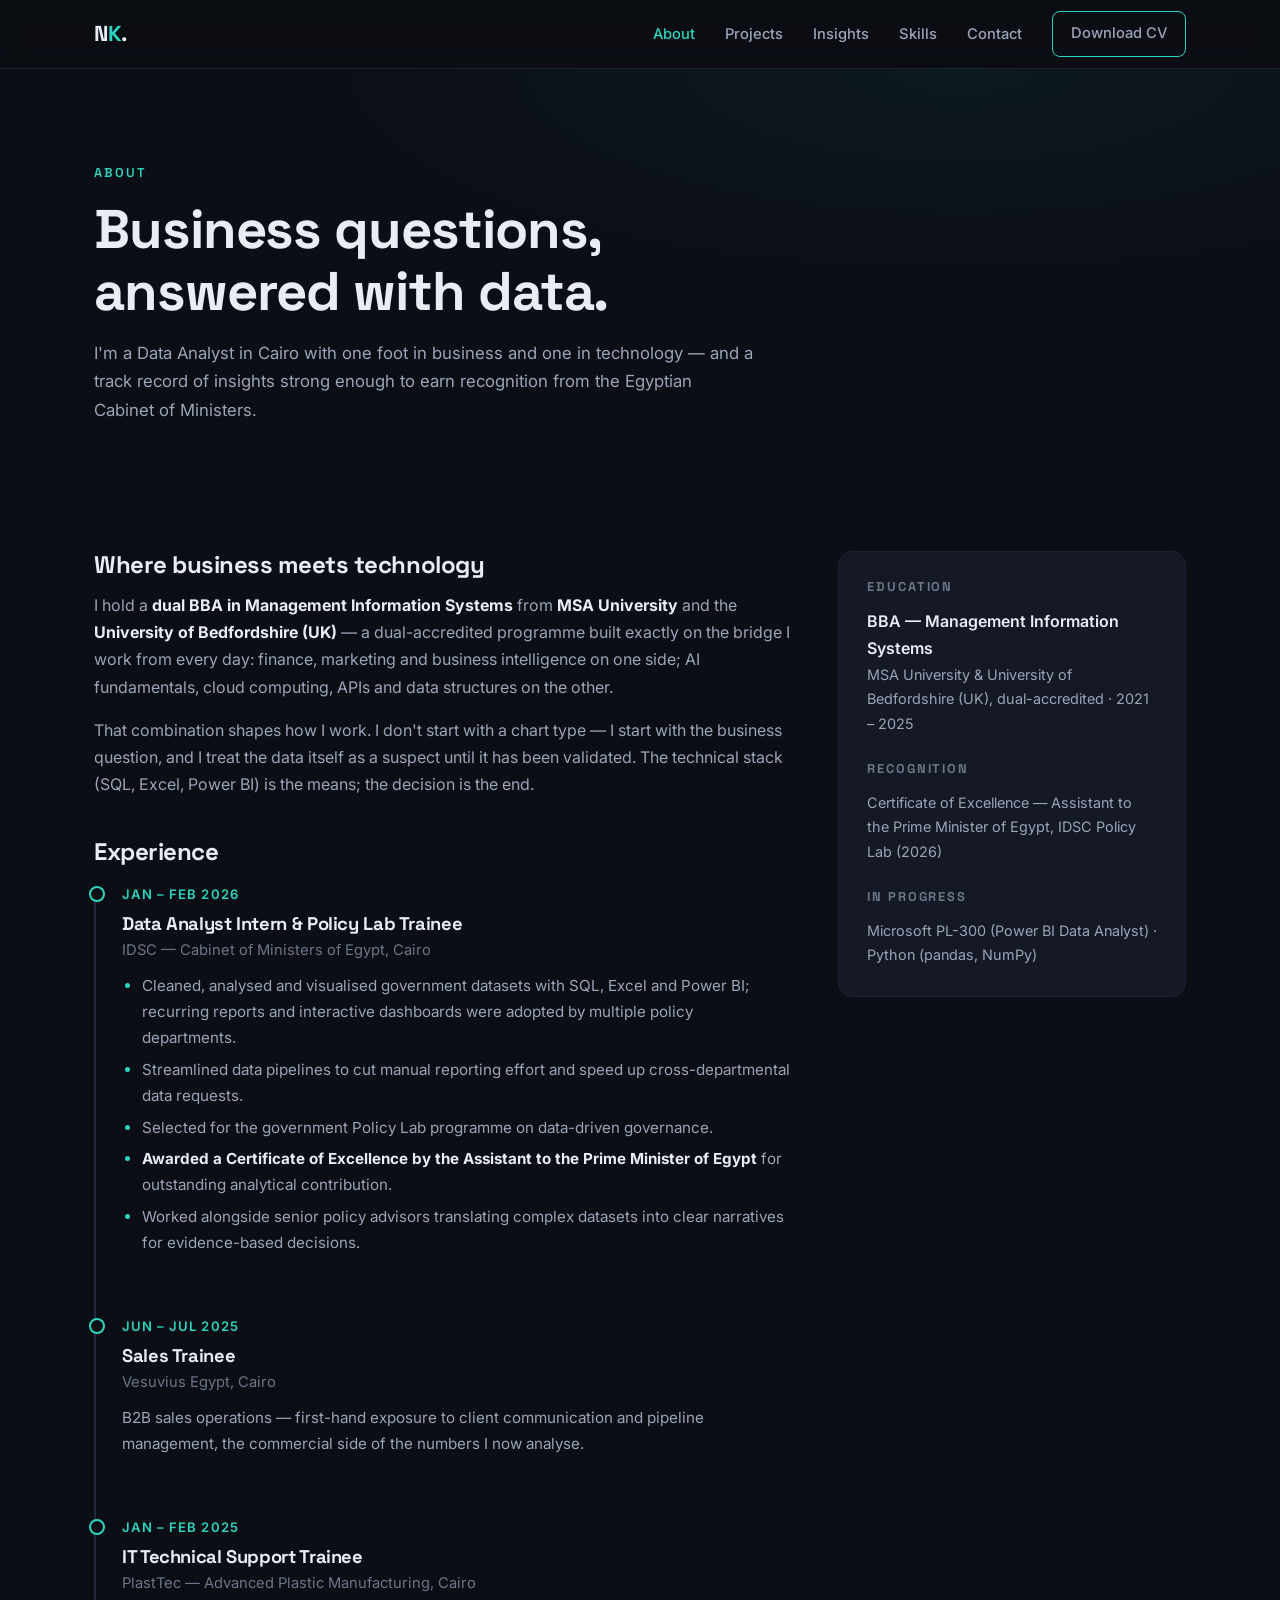
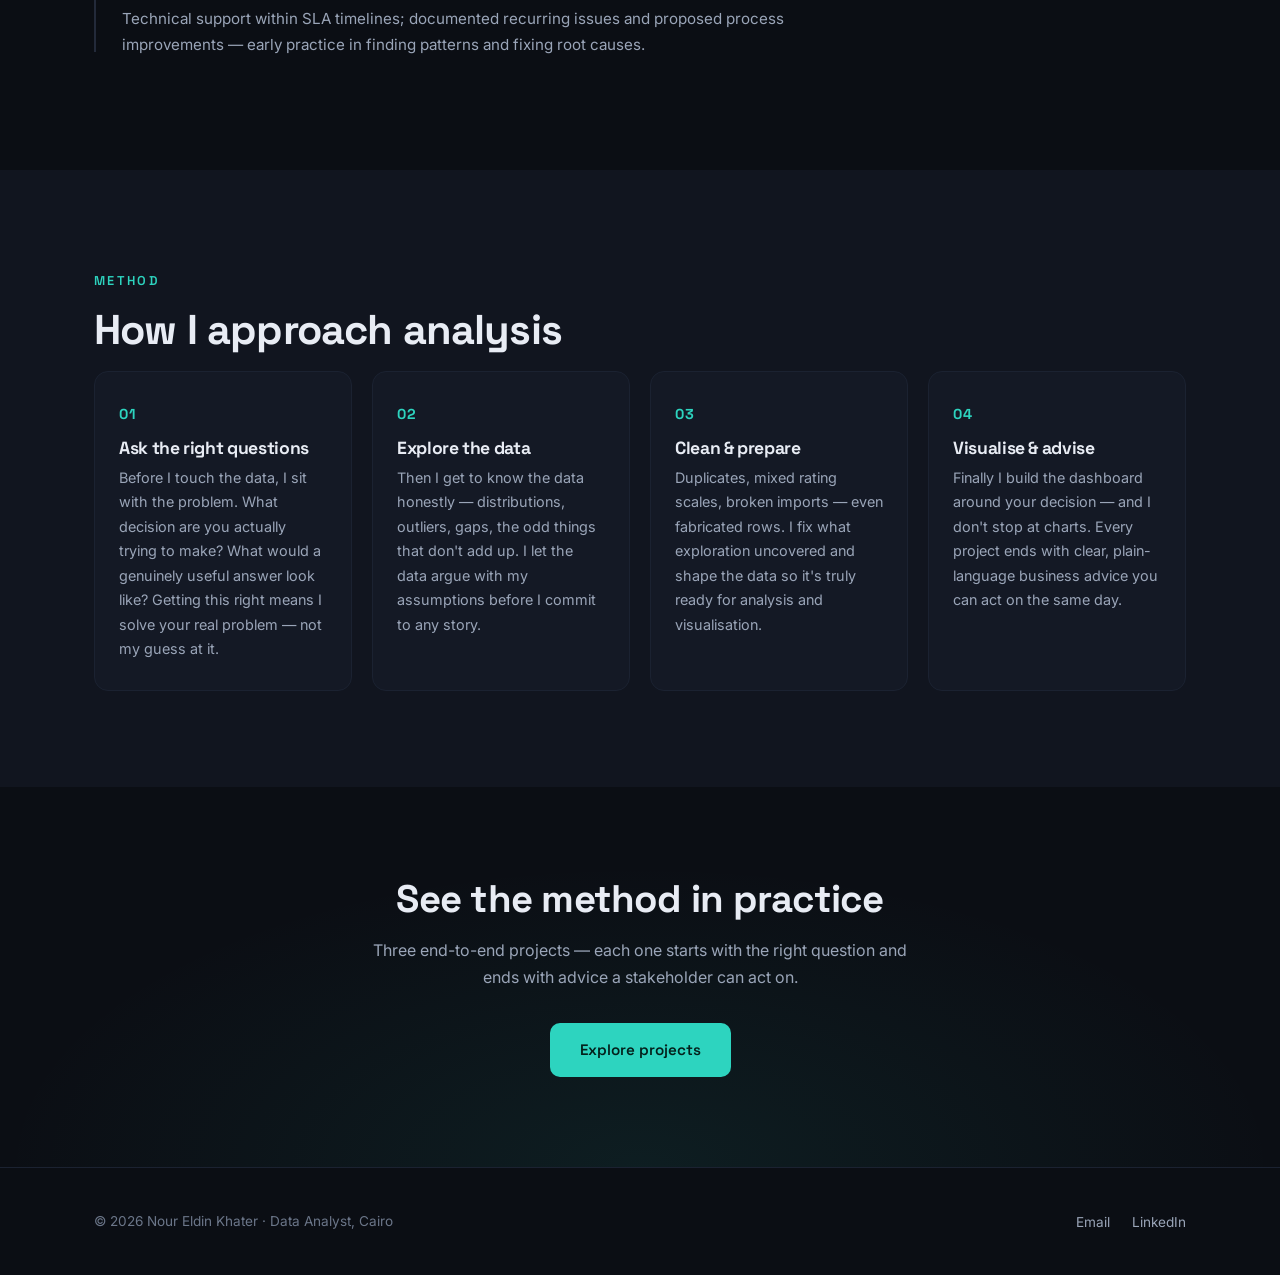
==== about.html @ cdd35a14 "Portfolio site for Nour Eldin Khater — Data Analyst Nine-page static site: home, about, projects (Am" ====
<!DOCTYPE html>
<html lang="en">
<head>
  <meta charset="UTF-8">
  <meta name="viewport" content="width=device-width, initial-scale=1.0">
  <title>About — Nour Eldin Khater</title>
  <meta name="description" content="About Nour Eldin Khater: dual MIS degree from MSA University and the University of Bedfordshire (UK), Data Analyst internship at IDSC — Cabinet of Ministers of Egypt, and a validation-first approach to analysis.">
  <link rel="preconnect" href="https://fonts.googleapis.com">
  <link rel="preconnect" href="https://fonts.gstatic.com" crossorigin>
  <link href="https://fonts.googleapis.com/css2?family=Inter:wght@400;500;600&family=Space+Grotesk:wght@500;600;700&display=swap" rel="stylesheet">
  <link rel="stylesheet" href="assets/css/style.css">
  <link rel="icon" href="data:image/svg+xml,<svg xmlns='http://www.w3.org/2000/svg' viewBox='0 0 100 100'><text y='80' font-size='80' fill='%232dd4bf' font-family='Arial' font-weight='bold'>N</text></svg>">
</head>
<body>

<header class="nav">
  <div class="nav-inner">
    <a class="nav-logo" href="index.html">N<span>K</span>.</a>
    <button class="nav-toggle" aria-label="Toggle menu" aria-expanded="false">
      <span></span><span></span><span></span>
    </button>
    <ul class="nav-links">
      <li><a href="about.html" aria-current="page">About</a></li>
      <li><a href="projects.html">Projects</a></li>
      <li><a href="insights.html">Insights</a></li>
      <li><a href="skills.html">Skills</a></li>
      <li><a href="contact.html">Contact</a></li>
      <li><a class="nav-cta" href="assets/cv/Nour_Khater_CV.pdf" download>Download CV</a></li>
    </ul>
  </div>
</header>

<main class="page">
  <div class="page-header">
    <div class="container">
      <span class="section-label">About</span>
      <h1>Business questions,<br>answered with data.</h1>
      <p>I'm a Data Analyst in Cairo with one foot in business and one in technology —
        and a track record of insights strong enough to earn recognition from the
        Egyptian Cabinet of Ministers.</p>
    </div>
  </div>

  <section class="section">
    <div class="container">
      <div class="detail-grid">
        <div class="detail-body">
          <h2 class="reveal">Where business meets technology</h2>
          <p class="reveal">
            I hold a <strong>dual BBA in Management Information Systems</strong> from
            <strong>MSA University</strong> and the <strong>University of Bedfordshire (UK)</strong> —
            a dual-accredited programme built exactly on the bridge I work from every day:
            finance, marketing and business intelligence on one side; AI fundamentals,
            cloud computing, APIs and data structures on the other.
          </p>
          <p class="reveal">
            That combination shapes how I work. I don't start with a chart type — I start
            with the business question, and I treat the data itself as a suspect until
            it has been validated. The technical stack (SQL, Excel, Power BI) is
            the means; the decision is the end.
          </p>

          <h2 class="reveal">Experience</h2>
          <div class="timeline">
            <div class="timeline-item reveal">
              <span class="tl-date">Jan – Feb 2026</span>
              <h3>Data Analyst Intern &amp; Policy Lab Trainee</h3>
              <p class="tl-org">IDSC — Cabinet of Ministers of Egypt, Cairo</p>
              <ul>
                <li>Cleaned, analysed and visualised government datasets with SQL, Excel
                  and Power BI; recurring reports and interactive dashboards were adopted
                  by multiple policy departments.</li>
                <li>Streamlined data pipelines to cut manual reporting effort and speed up
                  cross-departmental data requests.</li>
                <li>Selected for the government Policy Lab programme on data-driven
                  governance.</li>
                <li><strong>Awarded a Certificate of Excellence by the Assistant to the
                  Prime Minister of Egypt</strong> for outstanding analytical contribution.</li>
                <li>Worked alongside senior policy advisors translating complex datasets
                  into clear narratives for evidence-based decisions.</li>
              </ul>
            </div>
            <div class="timeline-item reveal">
              <span class="tl-date">Jun – Jul 2025</span>
              <h3>Sales Trainee</h3>
              <p class="tl-org">Vesuvius Egypt, Cairo</p>
              <p>B2B sales operations — first-hand exposure to client communication and
                pipeline management, the commercial side of the numbers I now analyse.</p>
            </div>
            <div class="timeline-item reveal">
              <span class="tl-date">Jan – Feb 2025</span>
              <h3>IT Technical Support Trainee</h3>
              <p class="tl-org">PlastTec — Advanced Plastic Manufacturing, Cairo</p>
              <p>Technical support within SLA timelines; documented recurring issues and
                proposed process improvements — early practice in finding patterns and
                fixing root causes.</p>
            </div>
          </div>
        </div>

        <aside class="detail-aside reveal">
          <div class="aside-block">
            <h3>Education</h3>
            <p style="color: var(--text); font-weight: 600;">BBA — Management Information Systems</p>
            <p style="color: var(--text-muted); font-size: 0.9rem;">MSA University &amp; University of
              Bedfordshire (UK), dual-accredited · 2021 – 2025</p>
          </div>
          <div class="aside-block">
            <h3>Recognition</h3>
            <p style="color: var(--text-muted); font-size: 0.9rem;">Certificate of Excellence —
              Assistant to the Prime Minister of Egypt, IDSC Policy Lab (2026)</p>
          </div>
          <div class="aside-block">
            <h3>In progress</h3>
            <p style="color: var(--text-muted); font-size: 0.9rem;">Microsoft PL-300 (Power BI
              Data Analyst) · Python (pandas, NumPy)</p>
          </div>
        </aside>
      </div>
    </div>
  </section>

  <section class="section section-alt">
    <div class="container">
      <span class="section-label reveal">Method</span>
      <h2 class="section-title reveal">How I approach analysis</h2>
      <div class="steps">
        <div class="step reveal">
          <h3>Ask the right questions</h3>
          <p>Before I touch the data, I sit with the problem. What decision are you
            actually trying to make? What would a genuinely useful answer look like?
            Getting this right means I solve your real problem — not my guess at it.</p>
        </div>
        <div class="step reveal">
          <h3>Explore the data</h3>
          <p>Then I get to know the data honestly — distributions, outliers, gaps, the
            odd things that don't add up. I let the data argue with my assumptions
            before I commit to any story.</p>
        </div>
        <div class="step reveal">
          <h3>Clean &amp; prepare</h3>
          <p>Duplicates, mixed rating scales, broken imports — even fabricated rows.
            I fix what exploration uncovered and shape the data so it's truly ready
            for analysis and visualisation.</p>
        </div>
        <div class="step reveal">
          <h3>Visualise &amp; advise</h3>
          <p>Finally I build the dashboard around your decision — and I don't stop at
            charts. Every project ends with clear, plain-language business advice you
            can act on the same day.</p>
        </div>
      </div>
    </div>
  </section>

  <section class="cta-band">
    <h2 class="reveal">See the method in practice</h2>
    <p class="reveal">Three end-to-end projects — each one starts with the right
      question and ends with advice a stakeholder can act on.</p>
    <a class="btn btn-primary reveal" href="projects.html">Explore projects</a>
  </section>
</main>

<footer class="footer">
  <div class="footer-inner">
    <p>© <span data-year>2026</span> Nour Eldin Khater · Data Analyst, Cairo</p>
    <ul class="footer-links">
      <li><a href="mailto:nourkhater39@gmail.com">Email</a></li>
      <li><a href="https://www.linkedin.com/in/noureldin-essameldin-04339b347" target="_blank" rel="noopener">LinkedIn</a></li>
    </ul>
  </div>
</footer>

<script src="assets/js/main.js"></script>
</body>
</html>
---- assets/css/style.css ----
/* ============================================================
   Nour Eldin Khater — Portfolio
   Dark, modern, teal accent. No frameworks.
   ============================================================ */

:root {
  --bg: #0b0e14;
  --bg-soft: #11151f;
  --bg-card: #141925;
  --bg-card-hover: #1a2030;
  --border: #232a3a;
  --border-soft: #1b2231;
  --text: #e8ecf4;
  --text-muted: #9aa5b8;
  --text-faint: #6b7689;
  --accent: #2dd4bf;
  --accent-soft: rgba(45, 212, 191, 0.12);
  --accent-glow: rgba(45, 212, 191, 0.35);
  --accent-dark: #14b8a6;
  --radius: 14px;
  --font-display: "Space Grotesk", "Segoe UI", sans-serif;
  --font-body: "Inter", "Segoe UI", system-ui, sans-serif;
  --maxw: 1140px;
}

* { margin: 0; padding: 0; box-sizing: border-box; }

html { scroll-behavior: smooth; }

body {
  background: var(--bg);
  color: var(--text);
  font-family: var(--font-body);
  font-size: 1rem;
  line-height: 1.7;
  -webkit-font-smoothing: antialiased;
  overflow-x: hidden;
}

::selection { background: var(--accent); color: #04211c; }

img { max-width: 100%; display: block; }

a { color: var(--accent); text-decoration: none; }
a:hover { color: #5eead4; }

.container {
  max-width: var(--maxw);
  margin: 0 auto;
  padding: 0 24px;
}

/* ---------- Typography ---------- */

h1, h2, h3, h4 {
  font-family: var(--font-display);
  font-weight: 700;
  line-height: 1.15;
  letter-spacing: -0.02em;
}

.section-label {
  display: inline-block;
  font-family: var(--font-display);
  font-size: 0.8rem;
  font-weight: 600;
  text-transform: uppercase;
  letter-spacing: 0.18em;
  color: var(--accent);
  margin-bottom: 14px;
}

.section-title {
  font-size: clamp(1.8rem, 4vw, 2.6rem);
  margin-bottom: 18px;
}

.section-intro {
  color: var(--text-muted);
  max-width: 640px;
  margin-bottom: 48px;
}

.accent { color: var(--accent); }

/* ---------- Navigation ---------- */

.nav {
  position: fixed;
  top: 0; left: 0; right: 0;
  z-index: 100;
  background: rgba(11, 14, 20, 0.82);
  backdrop-filter: blur(14px);
  -webkit-backdrop-filter: blur(14px);
  border-bottom: 1px solid var(--border-soft);
}

.nav-inner {
  max-width: var(--maxw);
  margin: 0 auto;
  padding: 0 24px;
  height: 68px;
  display: flex;
  align-items: center;
  justify-content: space-between;
}

.nav-logo {
  font-family: var(--font-display);
  font-size: 1.35rem;
  font-weight: 700;
  color: var(--text);
  letter-spacing: -0.02em;
}
.nav-logo span { color: var(--accent); }
.nav-logo:hover { color: var(--text); }

.nav-links {
  display: flex;
  align-items: center;
  gap: 30px;
  list-style: none;
}

.nav-links a {
  color: var(--text-muted);
  font-size: 0.92rem;
  font-weight: 500;
  transition: color 0.2s;
}
.nav-links a:hover { color: var(--text); }
.nav-links a[aria-current="page"] { color: var(--accent); }

.nav-cta {
  display: inline-block;
  padding: 9px 18px;
  border: 1px solid var(--accent);
  border-radius: 8px;
  color: var(--accent);
  font-size: 0.88rem;
  font-weight: 600;
  transition: background 0.2s, color 0.2s, box-shadow 0.2s;
}
.nav-cta:hover {
  background: var(--accent);
  color: #04211c;
  box-shadow: 0 0 24px var(--accent-glow);
}

.nav-toggle {
  display: none;
  background: none;
  border: none;
  cursor: pointer;
  padding: 8px;
}
.nav-toggle span {
  display: block;
  width: 24px;
  height: 2px;
  background: var(--text);
  margin: 5px 0;
  border-radius: 2px;
  transition: transform 0.25s, opacity 0.25s;
}
.nav-toggle.open span:nth-child(1) { transform: translateY(7px) rotate(45deg); }
.nav-toggle.open span:nth-child(2) { opacity: 0; }
.nav-toggle.open span:nth-child(3) { transform: translateY(-7px) rotate(-45deg); }

/* ---------- Hero (home) ---------- */

.hero {
  min-height: 100vh;
  display: flex;
  align-items: center;
  position: relative;
  padding: 120px 0 80px;
  background:
    radial-gradient(ellipse 60% 50% at 70% 20%, rgba(45, 212, 191, 0.07), transparent),
    radial-gradient(ellipse 50% 40% at 20% 80%, rgba(45, 212, 191, 0.05), transparent);
}

.hero-kicker {
  font-family: var(--font-display);
  font-size: 0.85rem;
  font-weight: 600;
  text-transform: uppercase;
  letter-spacing: 0.22em;
  color: var(--accent);
  margin-bottom: 22px;
}

.hero h1 {
  font-size: clamp(2.6rem, 8vw, 5.2rem);
  letter-spacing: -0.03em;
  margin-bottom: 10px;
}

.hero-role {
  font-family: var(--font-display);
  font-size: clamp(1.4rem, 4vw, 2.4rem);
  font-weight: 700;
  color: var(--accent);
  margin-bottom: 28px;
}

.hero-tagline {
  font-size: clamp(1.02rem, 2vw, 1.2rem);
  color: var(--text-muted);
  max-width: 620px;
  margin-bottom: 40px;
}

.hero-actions { display: flex; gap: 16px; flex-wrap: wrap; }

.btn {
  display: inline-block;
  padding: 14px 30px;
  border-radius: 10px;
  font-family: var(--font-display);
  font-size: 0.95rem;
  font-weight: 600;
  transition: transform 0.2s, box-shadow 0.2s, background 0.2s, color 0.2s;
}
.btn-primary {
  background: var(--accent);
  color: #04211c;
}
.btn-primary:hover {
  background: #5eead4;
  color: #04211c;
  transform: translateY(-2px);
  box-shadow: 0 8px 32px var(--accent-glow);
}
.btn-ghost {
  border: 1px solid var(--border);
  color: var(--text);
}
.btn-ghost:hover {
  border-color: var(--accent);
  color: var(--accent);
  transform: translateY(-2px);
}

/* ---------- Stats ---------- */

.stats {
  display: grid;
  grid-template-columns: repeat(auto-fit, minmax(200px, 1fr));
  gap: 20px;
  margin-top: 72px;
}

.stat {
  background: var(--bg-card);
  border: 1px solid var(--border-soft);
  border-radius: var(--radius);
  padding: 26px 24px;
  transition: border-color 0.25s, transform 0.25s;
}
.stat:hover { border-color: var(--accent); transform: translateY(-3px); }

.stat-value {
  font-family: var(--font-display);
  font-size: 2.1rem;
  font-weight: 700;
  color: var(--accent);
  letter-spacing: -0.02em;
}

.stat-label {
  font-size: 0.88rem;
  color: var(--text-muted);
  margin-top: 4px;
}

/* ---------- Sections ---------- */

.section { padding: 96px 0; }
.section-alt { background: var(--bg-soft); }

main.page { padding-top: 68px; }

.page-header {
  padding: 90px 0 30px;
  background:
    radial-gradient(ellipse 55% 60% at 75% 0%, rgba(45, 212, 191, 0.06), transparent);
}
.page-header h1 { font-size: clamp(2.2rem, 6vw, 3.4rem); margin-bottom: 16px; }
.page-header p { color: var(--text-muted); max-width: 660px; font-size: 1.05rem; }

/* ---------- Cards ---------- */

.card-grid {
  display: grid;
  grid-template-columns: repeat(auto-fit, minmax(300px, 1fr));
  gap: 24px;
}

.card {
  background: var(--bg-card);
  border: 1px solid var(--border-soft);
  border-radius: var(--radius);
  padding: 32px 28px;
  transition: border-color 0.25s, transform 0.25s, background 0.25s;
}
.card:hover {
  border-color: var(--accent);
  background: var(--bg-card-hover);
  transform: translateY(-4px);
}

.card h3 { font-size: 1.25rem; margin-bottom: 12px; }
.card p { color: var(--text-muted); font-size: 0.95rem; }

/* ---------- Project cards ---------- */

.project-card {
  display: flex;
  flex-direction: column;
  background: var(--bg-card);
  border: 1px solid var(--border-soft);
  border-radius: var(--radius);
  overflow: hidden;
  transition: border-color 0.25s, transform 0.25s;
}
.project-card:hover { border-color: var(--accent); transform: translateY(-5px); }

.project-card-thumb {
  aspect-ratio: 16 / 9;
  background: var(--bg-soft);
  border-bottom: 1px solid var(--border-soft);
  overflow: hidden;
}
.project-card-thumb img { width: 100%; height: 100%; object-fit: cover; transition: transform 0.4s ease; }
.project-card:hover .project-card-thumb img { transform: scale(1.03); }

.project-card-body { padding: 28px; display: flex; flex-direction: column; flex: 1; }
.project-card-body h3 { font-size: 1.3rem; margin-bottom: 6px; color: var(--text); }
.project-card-meta {
  font-size: 0.82rem;
  color: var(--accent);
  font-weight: 600;
  letter-spacing: 0.06em;
  text-transform: uppercase;
  margin-bottom: 14px;
}
.project-card-body p { color: var(--text-muted); font-size: 0.95rem; flex: 1; }

.project-card-link {
  margin-top: 20px;
  font-family: var(--font-display);
  font-weight: 600;
  font-size: 0.92rem;
}
.project-card-link::after { content: " →"; transition: margin-left 0.2s; }
.project-card:hover .project-card-link::after { margin-left: 4px; }

/* ---------- Tags / badges ---------- */

.tags { display: flex; flex-wrap: wrap; gap: 8px; margin: 16px 0; }

.tag {
  font-size: 0.78rem;
  font-weight: 600;
  padding: 5px 12px;
  border-radius: 999px;
  background: var(--accent-soft);
  color: var(--accent);
  border: 1px solid rgba(45, 212, 191, 0.25);
}

.tag-neutral {
  background: rgba(154, 165, 184, 0.08);
  color: var(--text-muted);
  border-color: var(--border);
}

/* ---------- Project detail pages ---------- */

.project-hero { padding: 90px 0 50px; }
.project-hero .breadcrumbs {
  font-size: 0.85rem;
  color: var(--text-faint);
  margin-bottom: 24px;
}
.project-hero h1 { font-size: clamp(2rem, 5.5vw, 3.2rem); margin-bottom: 18px; }
.project-hero .lede { color: var(--text-muted); font-size: 1.1rem; max-width: 720px; }

.figure-panel {
  background: var(--bg-card);
  border: 1px solid var(--border-soft);
  border-radius: var(--radius);
  overflow: hidden;
  margin: 40px 0;
}
.figure-panel img { width: 100%; }
.figure-panel figcaption {
  padding: 14px 20px;
  font-size: 0.85rem;
  color: var(--text-faint);
  border-top: 1px solid var(--border-soft);
}

.detail-grid {
  display: grid;
  grid-template-columns: 2fr 1fr;
  gap: 48px;
  align-items: start;
}

.detail-body h2 {
  font-size: 1.5rem;
  margin: 40px 0 14px;
}
.detail-body h2:first-child { margin-top: 0; }
.detail-body p { color: var(--text-muted); margin-bottom: 16px; }
.detail-body ul { color: var(--text-muted); padding-left: 22px; margin-bottom: 16px; }
.detail-body li { margin-bottom: 10px; }
.detail-body li::marker { color: var(--accent); }
.detail-body strong { color: var(--text); }

.detail-aside {
  position: sticky;
  top: 100px;
  background: var(--bg-card);
  border: 1px solid var(--border-soft);
  border-radius: var(--radius);
  padding: 28px;
}
.detail-aside h3 {
  font-size: 0.8rem;
  text-transform: uppercase;
  letter-spacing: 0.15em;
  color: var(--text-faint);
  margin-bottom: 14px;
}
.detail-aside .aside-block { margin-bottom: 26px; }
.detail-aside .aside-block:last-child { margin-bottom: 0; }

.key-numbers { list-style: none; }
.key-numbers li {
  display: flex;
  justify-content: space-between;
  gap: 12px;
  padding: 10px 0;
  border-bottom: 1px solid var(--border-soft);
  font-size: 0.9rem;
  color: var(--text-muted);
}
.key-numbers li:last-child { border-bottom: none; }
.key-numbers .num {
  font-family: var(--font-display);
  font-weight: 700;
  color: var(--accent);
  white-space: nowrap;
}

.pagination-projects {
  display: flex;
  justify-content: space-between;
  gap: 16px;
  margin-top: 64px;
  flex-wrap: wrap;
}

/* ---------- Callouts / insights ---------- */

.callout {
  border-left: 3px solid var(--accent);
  background: var(--accent-soft);
  border-radius: 0 10px 10px 0;
  padding: 20px 24px;
  margin: 24px 0;
  color: var(--text);
  font-size: 1.02rem;
}

.insight {
  background: var(--bg-card);
  border: 1px solid var(--border-soft);
  border-radius: var(--radius);
  padding: 36px;
  margin-bottom: 24px;
  transition: border-color 0.25s;
}
.insight:hover { border-color: var(--accent); }
.insight .insight-num {
  font-family: var(--font-display);
  font-size: 0.85rem;
  font-weight: 700;
  color: var(--accent);
  letter-spacing: 0.15em;
  margin-bottom: 10px;
}
.insight h2 { font-size: 1.45rem; margin-bottom: 14px; }
.insight p { color: var(--text-muted); }
.insight .insight-source { margin-top: 16px; font-size: 0.85rem; color: var(--text-faint); }

/* ---------- Skills ---------- */

.skill-group {
  background: var(--bg-card);
  border: 1px solid var(--border-soft);
  border-radius: var(--radius);
  padding: 32px;
  transition: border-color 0.25s, transform 0.25s;
}
.skill-group:hover { border-color: var(--accent); transform: translateY(-3px); }
.skill-group h3 { font-size: 1.15rem; margin-bottom: 8px; }
.skill-group .skill-desc { font-size: 0.9rem; color: var(--text-faint); margin-bottom: 18px; }

.expanding-badge {
  display: inline-flex;
  align-items: center;
  gap: 8px;
  font-size: 0.8rem;
  font-weight: 600;
  color: var(--accent);
}
.expanding-badge::before {
  content: "";
  width: 8px; height: 8px;
  border-radius: 50%;
  background: var(--accent);
  animation: pulse 1.8s ease-in-out infinite;
}
@keyframes pulse {
  0%, 100% { opacity: 1; transform: scale(1); }
  50% { opacity: 0.45; transform: scale(0.8); }
}

/* ---------- Timeline (about) ---------- */

.timeline { position: relative; padding-left: 28px; }
.timeline::before {
  content: "";
  position: absolute;
  left: 0; top: 6px; bottom: 6px;
  width: 2px;
  background: var(--border);
}
.timeline-item { position: relative; padding-bottom: 40px; }
.timeline-item:last-child { padding-bottom: 0; }
.timeline-item::before {
  content: "";
  position: absolute;
  left: -33px; top: 6px;
  width: 12px; height: 12px;
  border-radius: 50%;
  background: var(--bg);
  border: 2px solid var(--accent);
}
.timeline-item .tl-date {
  font-size: 0.82rem;
  font-weight: 600;
  color: var(--accent);
  letter-spacing: 0.08em;
  text-transform: uppercase;
}
.timeline-item h3 { font-size: 1.15rem; margin: 6px 0 4px; }
.timeline-item .tl-org { font-size: 0.92rem; color: var(--text-faint); margin-bottom: 10px; }
.timeline-item p, .timeline-item ul { color: var(--text-muted); font-size: 0.95rem; }
.timeline-item ul { padding-left: 20px; margin-top: 8px; }
.timeline-item li { margin-bottom: 6px; }
.timeline-item li::marker { color: var(--accent); }

/* ---------- Approach steps ---------- */

.steps {
  display: grid;
  grid-template-columns: repeat(auto-fit, minmax(230px, 1fr));
  gap: 20px;
  counter-reset: step;
}
.step {
  background: var(--bg-card);
  border: 1px solid var(--border-soft);
  border-radius: var(--radius);
  padding: 28px 24px;
  counter-increment: step;
  transition: border-color 0.25s;
}
.step:hover { border-color: var(--accent); }
.step::before {
  content: "0" counter(step);
  font-family: var(--font-display);
  font-size: 0.9rem;
  font-weight: 700;
  color: var(--accent);
  letter-spacing: 0.1em;
}
.step h3 { font-size: 1.1rem; margin: 10px 0 8px; }
.step p { font-size: 0.9rem; color: var(--text-muted); }

/* ---------- Contact ---------- */

.contact-grid {
  display: grid;
  grid-template-columns: repeat(auto-fit, minmax(260px, 1fr));
  gap: 24px;
  margin-top: 40px;
}

.contact-card {
  background: var(--bg-card);
  border: 1px solid var(--border-soft);
  border-radius: var(--radius);
  padding: 32px 28px;
  transition: border-color 0.25s, transform 0.25s;
}
.contact-card:hover { border-color: var(--accent); transform: translateY(-4px); }
.contact-card .contact-icon { font-size: 1.6rem; margin-bottom: 14px; }
.contact-card h3 { font-size: 1.05rem; margin-bottom: 6px; }
.contact-card a { font-size: 0.93rem; word-break: break-all; }
.contact-card p { font-size: 0.88rem; color: var(--text-faint); margin-top: 6px; }

/* ---------- CTA band ---------- */

.cta-band {
  text-align: center;
  padding: 90px 24px;
  background:
    radial-gradient(ellipse 50% 80% at 50% 100%, rgba(45, 212, 191, 0.08), transparent);
}
.cta-band h2 { font-size: clamp(1.7rem, 4vw, 2.4rem); margin-bottom: 16px; }
.cta-band p { color: var(--text-muted); max-width: 540px; margin: 0 auto 32px; }

/* ---------- Footer ---------- */

.footer {
  border-top: 1px solid var(--border-soft);
  padding: 40px 0;
}
.footer-inner {
  max-width: var(--maxw);
  margin: 0 auto;
  padding: 0 24px;
  display: flex;
  align-items: center;
  justify-content: space-between;
  gap: 16px;
  flex-wrap: wrap;
}
.footer p { font-size: 0.85rem; color: var(--text-faint); }
.footer-links { display: flex; gap: 22px; list-style: none; }
.footer-links a { font-size: 0.85rem; color: var(--text-muted); }
.footer-links a:hover { color: var(--accent); }

/* ---------- Reveal animation ---------- */

.reveal {
  opacity: 0;
  transform: translateY(22px);
  transition: opacity 0.55s ease, transform 0.55s ease;
}
.reveal.visible { opacity: 1; transform: none; }

@media (prefers-reduced-motion: reduce) {
  .reveal { opacity: 1; transform: none; transition: none; }
  html { scroll-behavior: auto; }
  .expanding-badge::before { animation: none; }
}

/* ---------- Responsive ---------- */

@media (max-width: 860px) {
  .detail-grid { grid-template-columns: 1fr; }
  .detail-aside { position: static; }
}

@media (max-width: 760px) {
  .nav-toggle { display: block; }
  .nav-links {
    position: fixed;
    top: 68px; left: 0; right: 0;
    flex-direction: column;
    align-items: flex-start;
    gap: 0;
    background: var(--bg-soft);
    border-bottom: 1px solid var(--border);
    padding: 12px 24px 20px;
    display: none;
  }
  .nav-links.open { display: flex; }
  .nav-links li { width: 100%; }
  .nav-links a { display: block; padding: 12px 0; font-size: 1.05rem; }
  .nav-cta { margin-top: 10px; text-align: center; width: 100%; }

  .section { padding: 64px 0; }
  .hero { padding-top: 100px; }
  .stats { margin-top: 48px; }
}
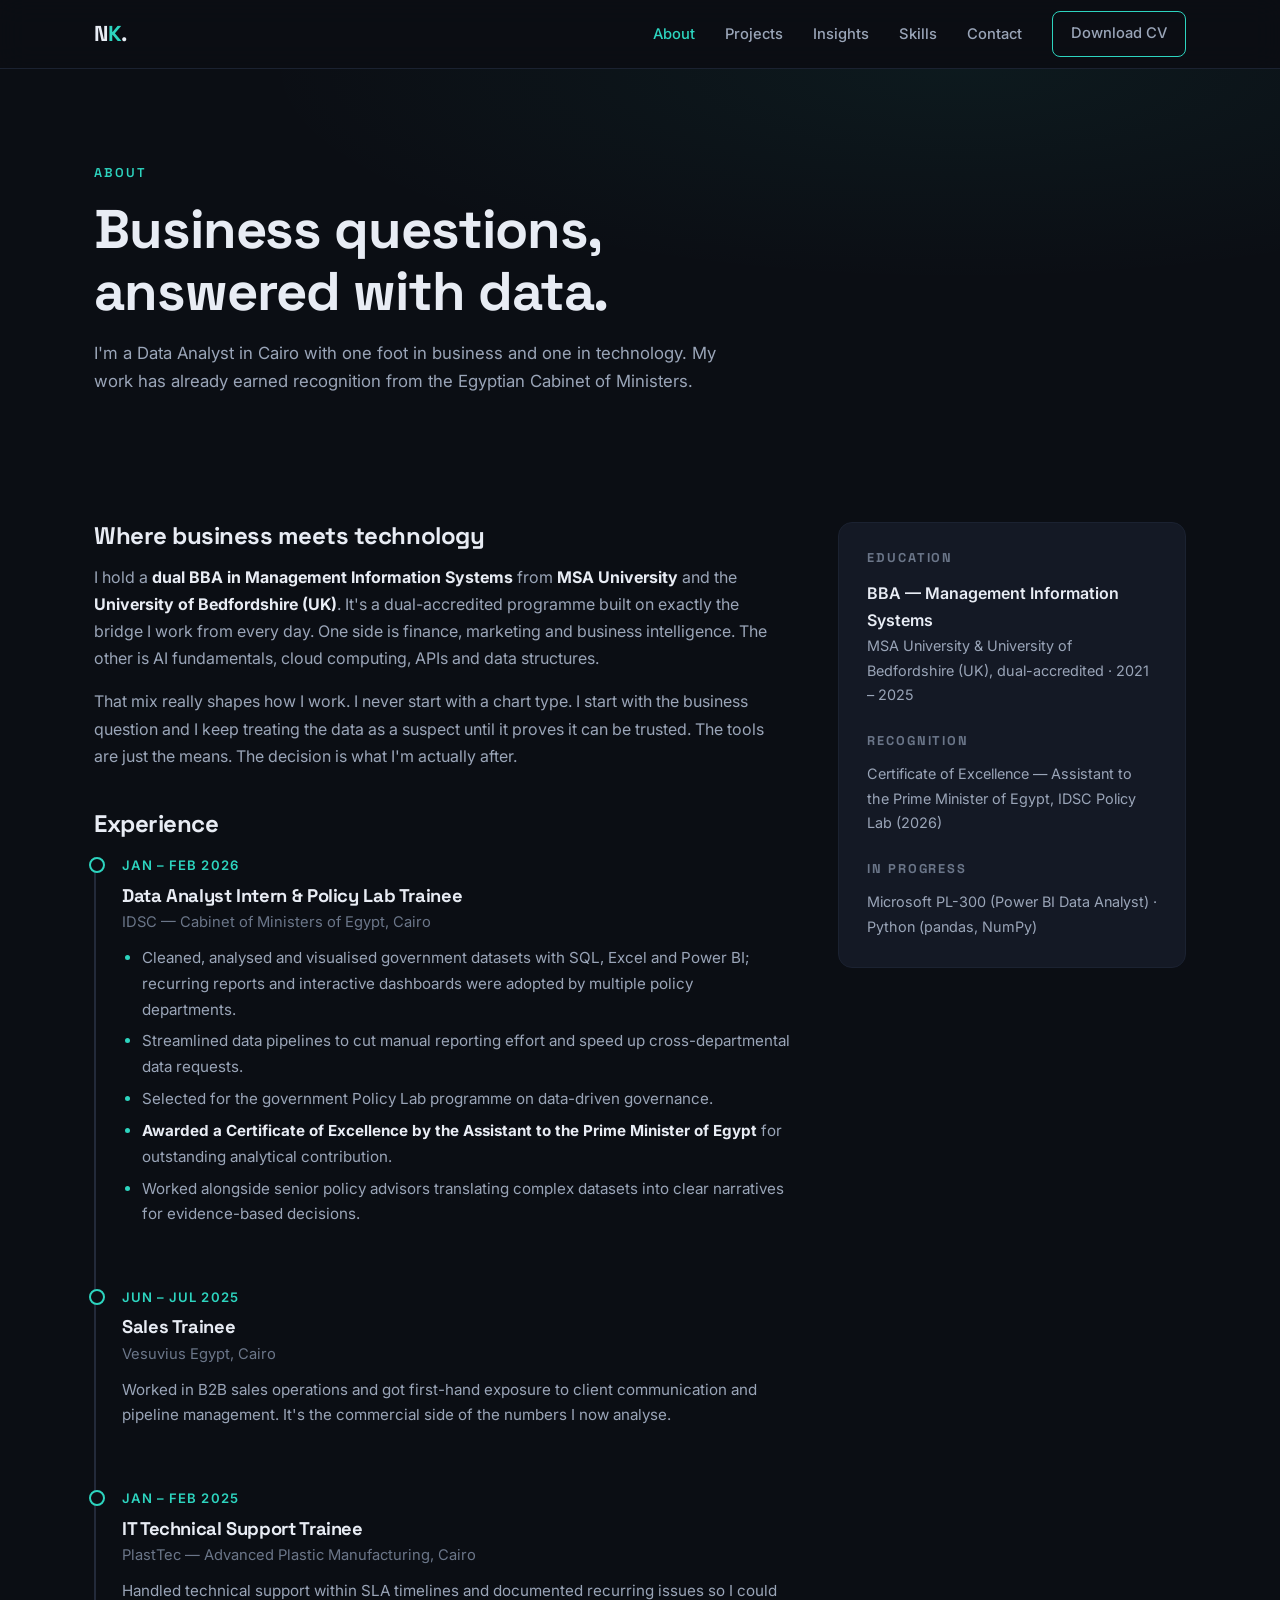
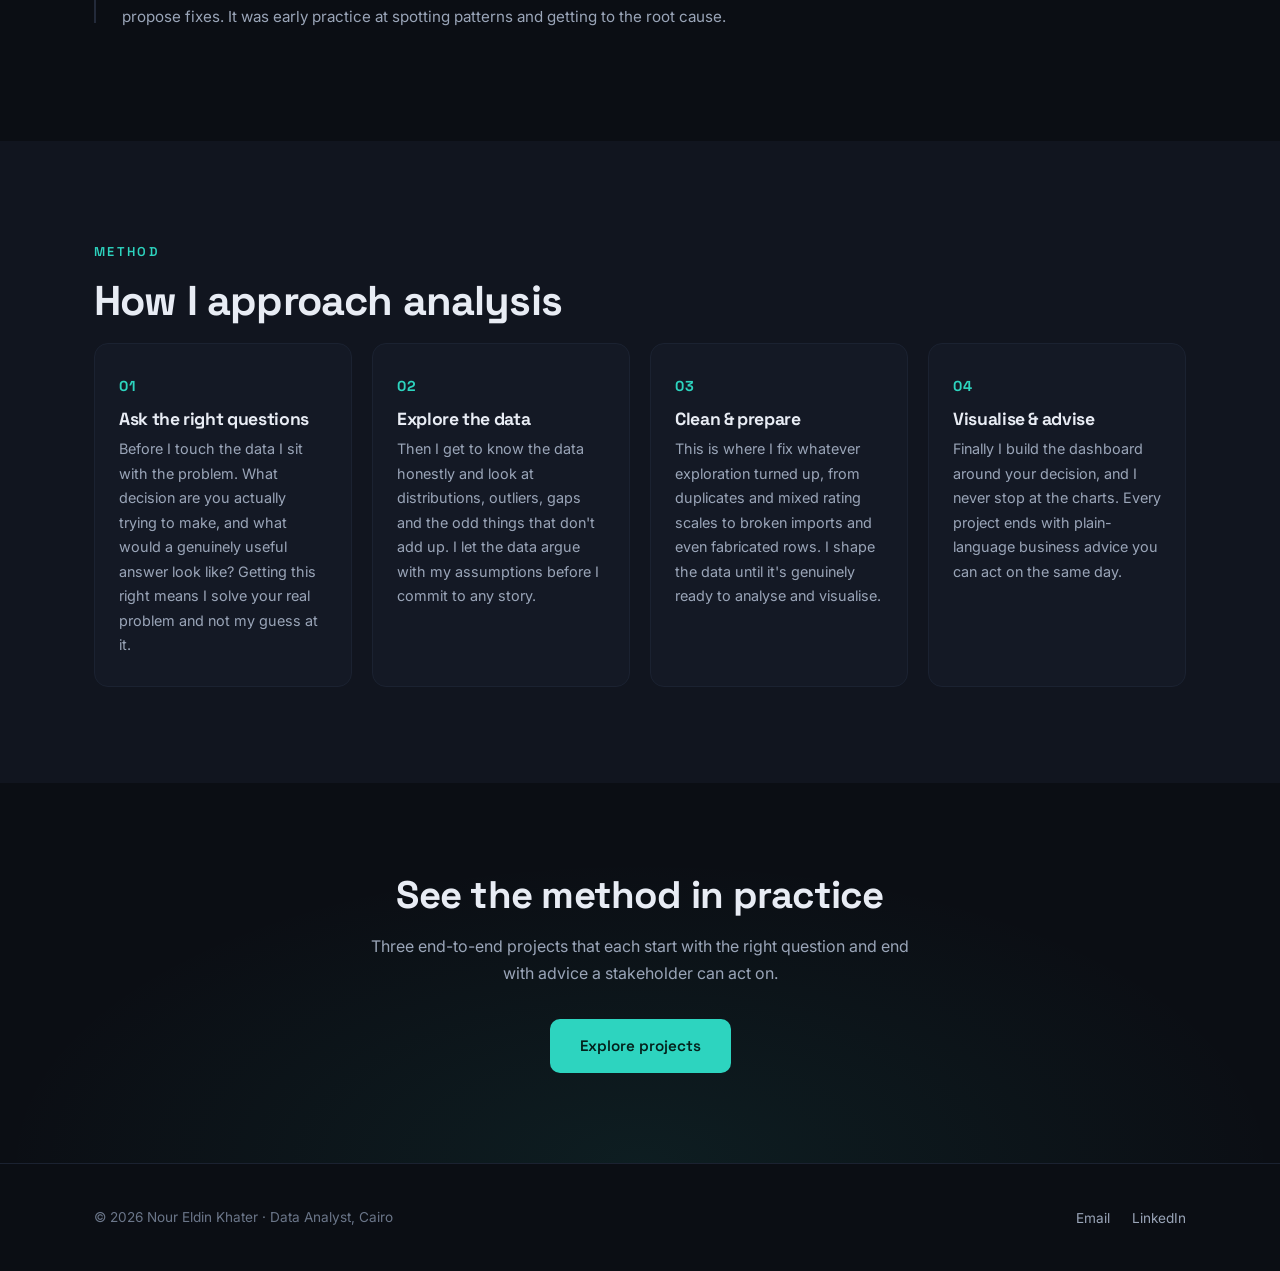
==== commit 9d104d51: "Humanize site copy: fewer choppy commas, periods and em-dashes Co-Authored-By: Claude Fable 5 <norep" ====
--- a/about.html
+++ b/about.html
@@ -35,9 +35,9 @@
     <div class="container">
       <span class="section-label">About</span>
       <h1>Business questions,<br>answered with data.</h1>
-      <p>I'm a Data Analyst in Cairo with one foot in business and one in technology —
-        and a track record of insights strong enough to earn recognition from the
-        Egyptian Cabinet of Ministers.</p>
+      <p>I'm a Data Analyst in Cairo with one foot in business and one in technology.
+        My work has already earned recognition from the Egyptian Cabinet of
+        Ministers.</p>
     </div>
   </div>
 
@@ -48,16 +48,16 @@
           <h2 class="reveal">Where business meets technology</h2>
           <p class="reveal">
             I hold a <strong>dual BBA in Management Information Systems</strong> from
-            <strong>MSA University</strong> and the <strong>University of Bedfordshire (UK)</strong> —
-            a dual-accredited programme built exactly on the bridge I work from every day:
-            finance, marketing and business intelligence on one side; AI fundamentals,
-            cloud computing, APIs and data structures on the other.
+            <strong>MSA University</strong> and the <strong>University of Bedfordshire (UK)</strong>.
+            It's a dual-accredited programme built on exactly the bridge I work from
+            every day. One side is finance, marketing and business intelligence. The
+            other is AI fundamentals, cloud computing, APIs and data structures.
           </p>
           <p class="reveal">
-            That combination shapes how I work. I don't start with a chart type — I start
-            with the business question, and I treat the data itself as a suspect until
-            it has been validated. The technical stack (SQL, Excel, Power BI) is
-            the means; the decision is the end.
+            That mix really shapes how I work. I never start with a chart type. I start
+            with the business question and I keep treating the data as a suspect until
+            it proves it can be trusted. The tools are just the means. The decision is
+            what I'm actually after.
           </p>
 
           <h2 class="reveal">Experience</h2>
@@ -84,16 +84,17 @@
               <span class="tl-date">Jun – Jul 2025</span>
               <h3>Sales Trainee</h3>
               <p class="tl-org">Vesuvius Egypt, Cairo</p>
-              <p>B2B sales operations — first-hand exposure to client communication and
-                pipeline management, the commercial side of the numbers I now analyse.</p>
+              <p>Worked in B2B sales operations and got first-hand exposure to client
+                communication and pipeline management. It's the commercial side of the
+                numbers I now analyse.</p>
             </div>
             <div class="timeline-item reveal">
               <span class="tl-date">Jan – Feb 2025</span>
               <h3>IT Technical Support Trainee</h3>
               <p class="tl-org">PlastTec — Advanced Plastic Manufacturing, Cairo</p>
-              <p>Technical support within SLA timelines; documented recurring issues and
-                proposed process improvements — early practice in finding patterns and
-                fixing root causes.</p>
+              <p>Handled technical support within SLA timelines and documented recurring
+                issues so I could propose fixes. It was early practice at spotting
+                patterns and getting to the root cause.</p>
             </div>
           </div>
         </div>
@@ -127,27 +128,28 @@
       <div class="steps">
         <div class="step reveal">
           <h3>Ask the right questions</h3>
-          <p>Before I touch the data, I sit with the problem. What decision are you
-            actually trying to make? What would a genuinely useful answer look like?
-            Getting this right means I solve your real problem — not my guess at it.</p>
+          <p>Before I touch the data I sit with the problem. What decision are you
+            actually trying to make, and what would a genuinely useful answer look
+            like? Getting this right means I solve your real problem and not my guess
+            at it.</p>
         </div>
         <div class="step reveal">
           <h3>Explore the data</h3>
-          <p>Then I get to know the data honestly — distributions, outliers, gaps, the
-            odd things that don't add up. I let the data argue with my assumptions
-            before I commit to any story.</p>
+          <p>Then I get to know the data honestly and look at distributions, outliers,
+            gaps and the odd things that don't add up. I let the data argue with my
+            assumptions before I commit to any story.</p>
         </div>
         <div class="step reveal">
           <h3>Clean &amp; prepare</h3>
-          <p>Duplicates, mixed rating scales, broken imports — even fabricated rows.
-            I fix what exploration uncovered and shape the data so it's truly ready
-            for analysis and visualisation.</p>
+          <p>This is where I fix whatever exploration turned up, from duplicates and
+            mixed rating scales to broken imports and even fabricated rows. I shape the
+            data until it's genuinely ready to analyse and visualise.</p>
         </div>
         <div class="step reveal">
           <h3>Visualise &amp; advise</h3>
-          <p>Finally I build the dashboard around your decision — and I don't stop at
-            charts. Every project ends with clear, plain-language business advice you
-            can act on the same day.</p>
+          <p>Finally I build the dashboard around your decision, and I never stop at
+            the charts. Every project ends with plain-language business advice you can
+            act on the same day.</p>
         </div>
       </div>
     </div>
@@ -155,8 +157,8 @@
 
   <section class="cta-band">
     <h2 class="reveal">See the method in practice</h2>
-    <p class="reveal">Three end-to-end projects — each one starts with the right
-      question and ends with advice a stakeholder can act on.</p>
+    <p class="reveal">Three end-to-end projects that each start with the right question
+      and end with advice a stakeholder can act on.</p>
     <a class="btn btn-primary reveal" href="projects.html">Explore projects</a>
   </section>
 </main>
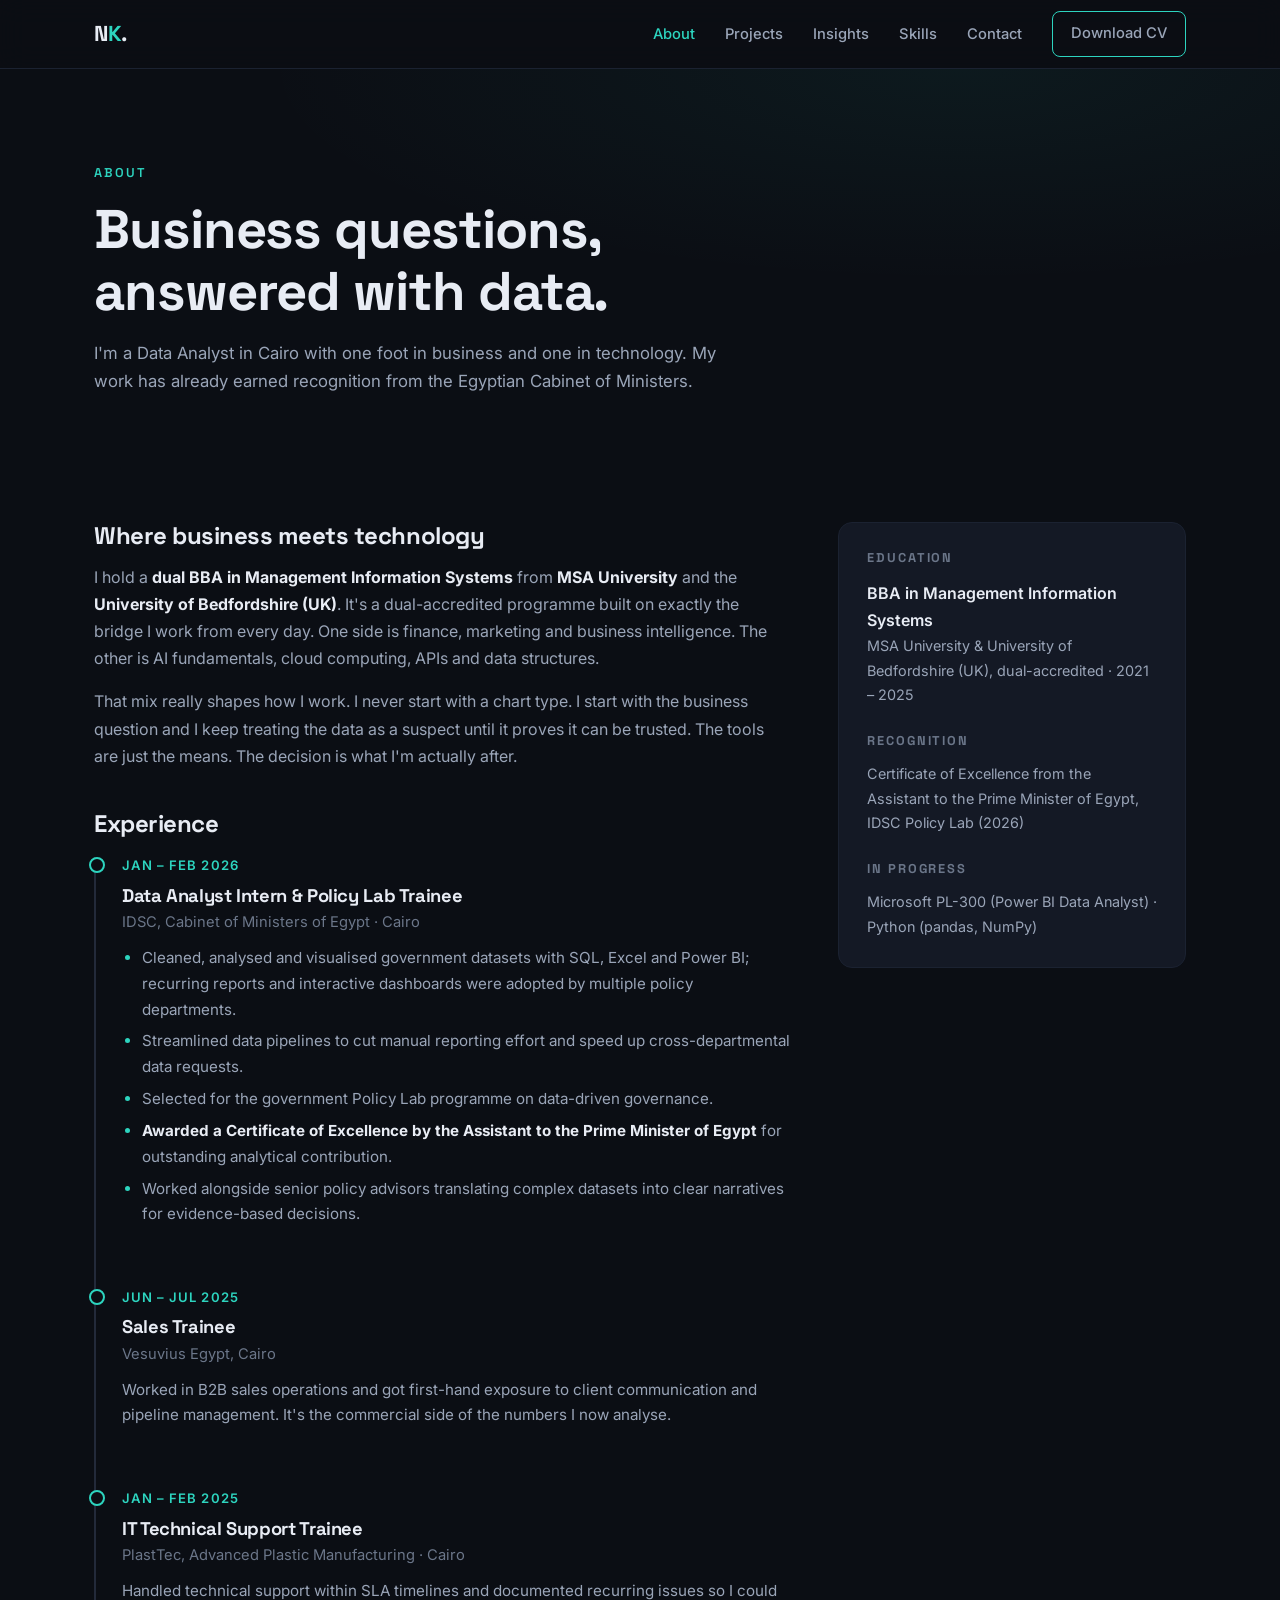
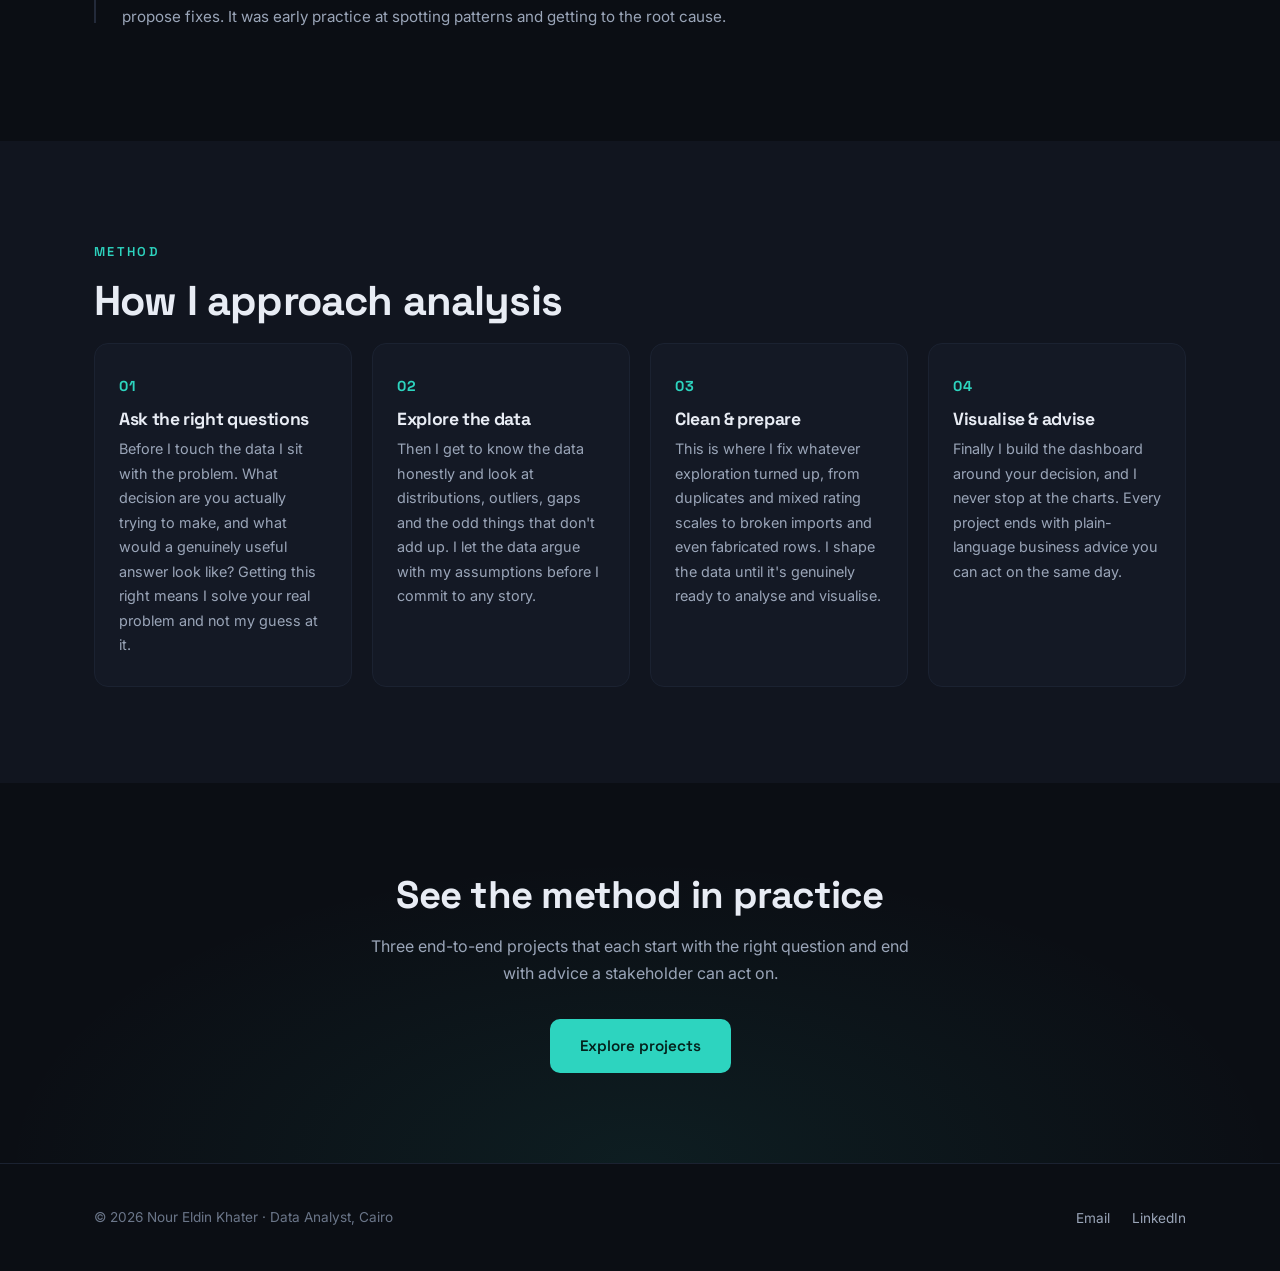
==== commit dda85524: "Remove all em-dashes site-wide; add bike sales report PDF download Co-Authored-By: Claude Fable 5 <n" ====
--- a/about.html
+++ b/about.html
@@ -3,8 +3,8 @@
 <head>
   <meta charset="UTF-8">
   <meta name="viewport" content="width=device-width, initial-scale=1.0">
-  <title>About — Nour Eldin Khater</title>
-  <meta name="description" content="About Nour Eldin Khater: dual MIS degree from MSA University and the University of Bedfordshire (UK), Data Analyst internship at IDSC — Cabinet of Ministers of Egypt, and a validation-first approach to analysis.">
+  <title>About · Nour Eldin Khater</title>
+  <meta name="description" content="About Nour Eldin Khater: dual MIS degree from MSA University and the University of Bedfordshire (UK), a Data Analyst internship at IDSC (Cabinet of Ministers of Egypt), and a validation-first approach to analysis.">
   <link rel="preconnect" href="https://fonts.googleapis.com">
   <link rel="preconnect" href="https://fonts.gstatic.com" crossorigin>
   <link href="https://fonts.googleapis.com/css2?family=Inter:wght@400;500;600&family=Space+Grotesk:wght@500;600;700&display=swap" rel="stylesheet">
@@ -65,7 +65,7 @@
             <div class="timeline-item reveal">
               <span class="tl-date">Jan – Feb 2026</span>
               <h3>Data Analyst Intern &amp; Policy Lab Trainee</h3>
-              <p class="tl-org">IDSC — Cabinet of Ministers of Egypt, Cairo</p>
+              <p class="tl-org">IDSC, Cabinet of Ministers of Egypt · Cairo</p>
               <ul>
                 <li>Cleaned, analysed and visualised government datasets with SQL, Excel
                   and Power BI; recurring reports and interactive dashboards were adopted
@@ -91,7 +91,7 @@
             <div class="timeline-item reveal">
               <span class="tl-date">Jan – Feb 2025</span>
               <h3>IT Technical Support Trainee</h3>
-              <p class="tl-org">PlastTec — Advanced Plastic Manufacturing, Cairo</p>
+              <p class="tl-org">PlastTec, Advanced Plastic Manufacturing · Cairo</p>
               <p>Handled technical support within SLA timelines and documented recurring
                 issues so I could propose fixes. It was early practice at spotting
                 patterns and getting to the root cause.</p>
@@ -102,13 +102,13 @@
         <aside class="detail-aside reveal">
           <div class="aside-block">
             <h3>Education</h3>
-            <p style="color: var(--text); font-weight: 600;">BBA — Management Information Systems</p>
+            <p style="color: var(--text); font-weight: 600;">BBA in Management Information Systems</p>
             <p style="color: var(--text-muted); font-size: 0.9rem;">MSA University &amp; University of
               Bedfordshire (UK), dual-accredited · 2021 – 2025</p>
           </div>
           <div class="aside-block">
             <h3>Recognition</h3>
-            <p style="color: var(--text-muted); font-size: 0.9rem;">Certificate of Excellence —
+            <p style="color: var(--text-muted); font-size: 0.9rem;">Certificate of Excellence from the
               Assistant to the Prime Minister of Egypt, IDSC Policy Lab (2026)</p>
           </div>
           <div class="aside-block">
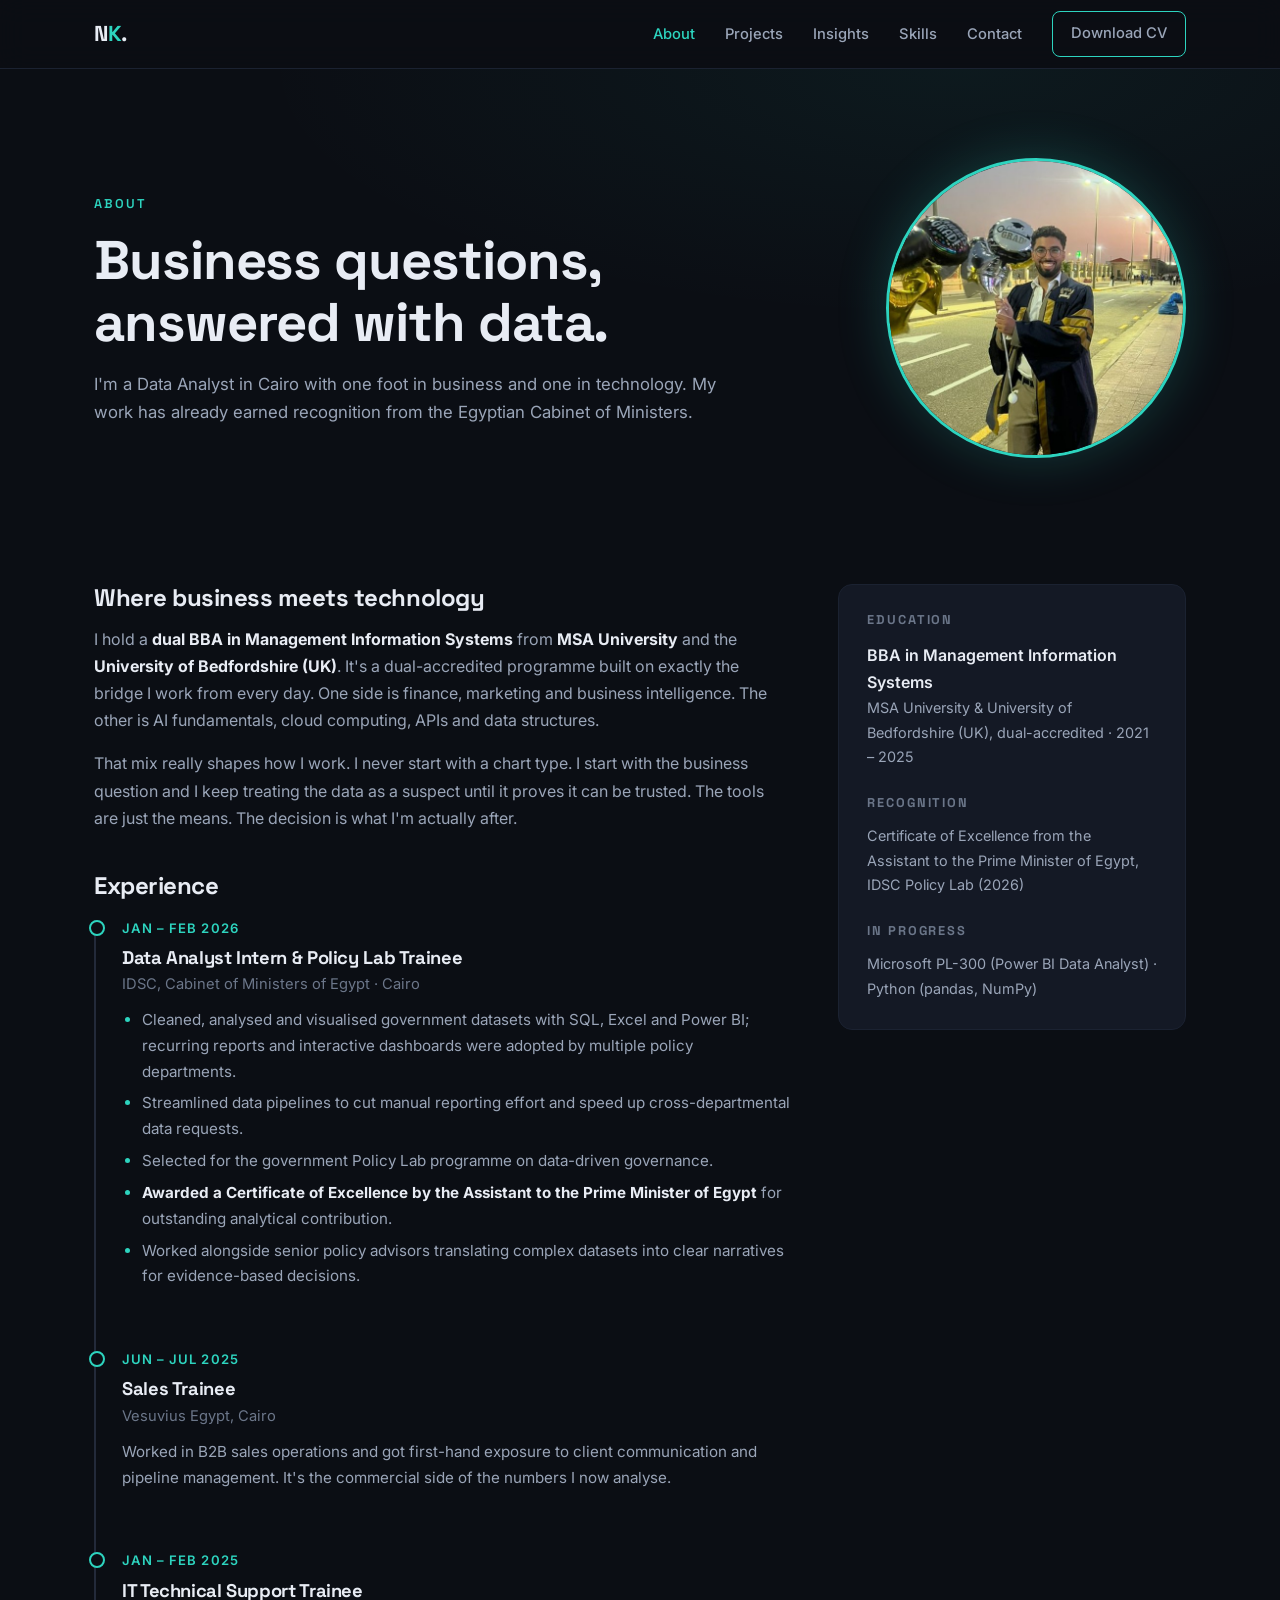
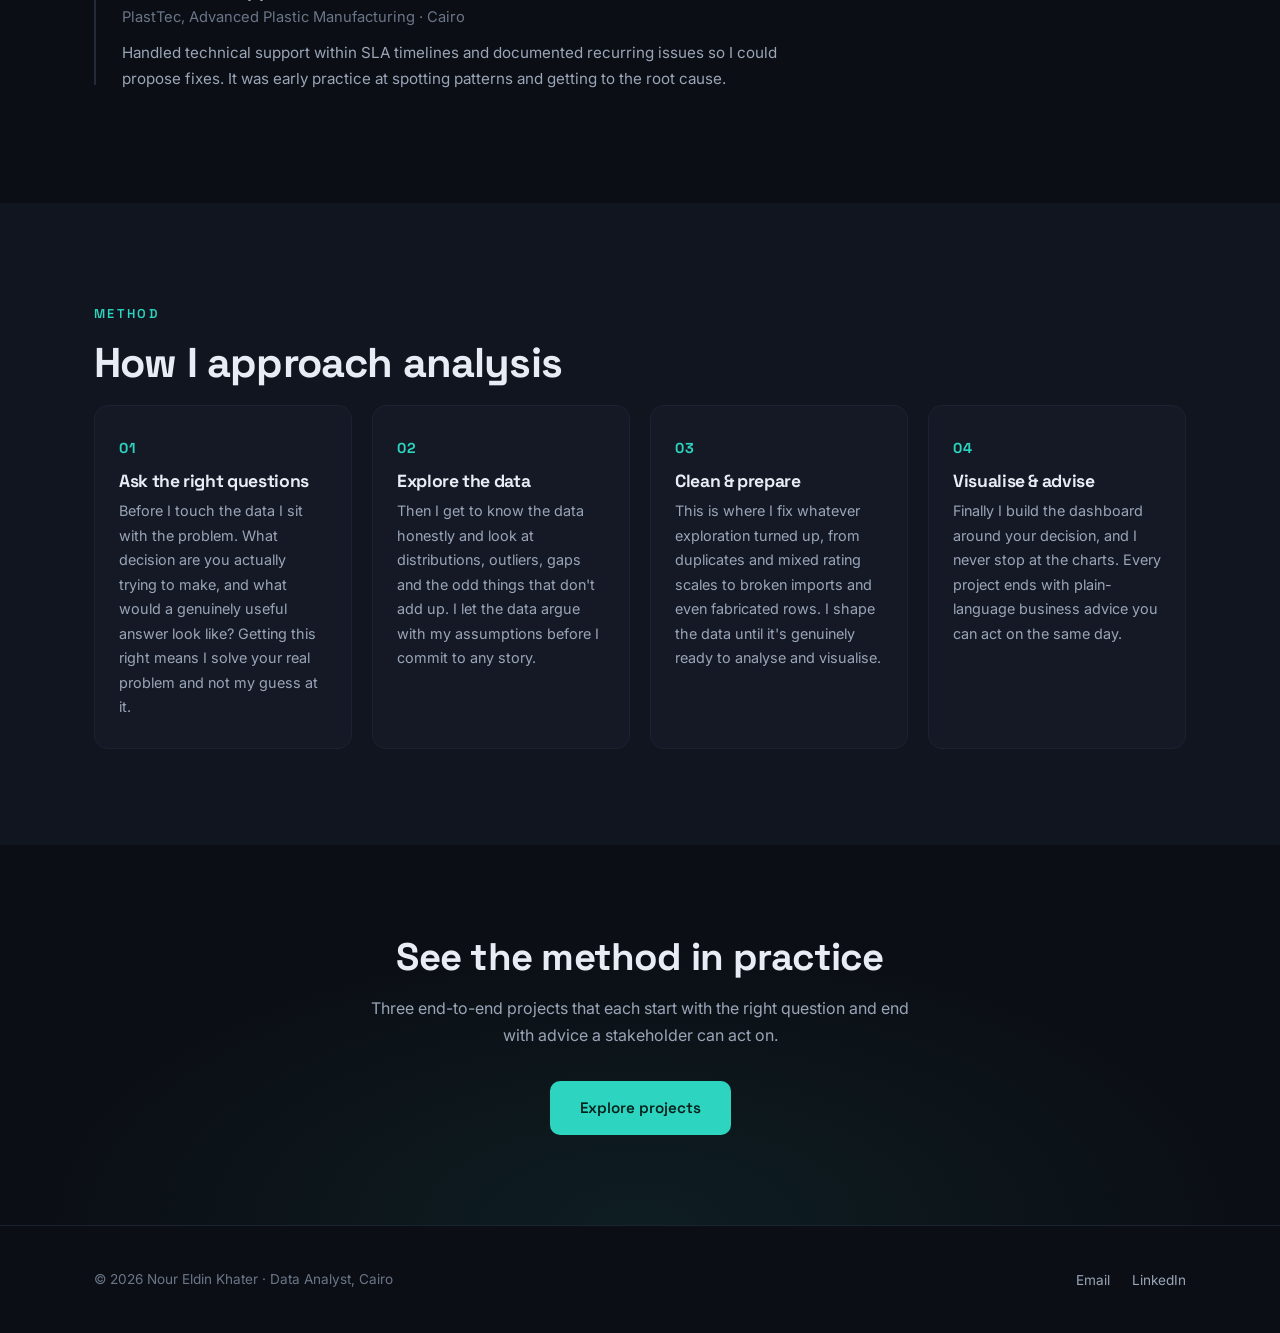
==== commit be6b407f: "Add graduation portrait to About hero Co-Authored-By: Claude Opus 4.8 <noreply@anthropic.com>" ====
--- a/about.html
+++ b/about.html
@@ -32,12 +32,17 @@
 
 <main class="page">
   <div class="page-header">
-    <div class="container">
-      <span class="section-label">About</span>
-      <h1>Business questions,<br>answered with data.</h1>
-      <p>I'm a Data Analyst in Cairo with one foot in business and one in technology.
-        My work has already earned recognition from the Egyptian Cabinet of
-        Ministers.</p>
+    <div class="container about-hero">
+      <div class="about-hero-text">
+        <span class="section-label">About</span>
+        <h1>Business questions,<br>answered with data.</h1>
+        <p>I'm a Data Analyst in Cairo with one foot in business and one in technology.
+          My work has already earned recognition from the Egyptian Cabinet of
+          Ministers.</p>
+      </div>
+      <div class="about-portrait">
+        <img src="assets/img/nour-portrait.jpeg" alt="Nour Eldin Khater at his university graduation" width="300" height="300">
+      </div>
     </div>
   </div>
 
--- a/assets/css/style.css
+++ b/assets/css/style.css
@@ -289,6 +289,30 @@
 .page-header h1 { font-size: clamp(2.2rem, 6vw, 3.4rem); margin-bottom: 16px; }
 .page-header p { color: var(--text-muted); max-width: 660px; font-size: 1.05rem; }
 
+/* About hero with portrait */
+.about-hero {
+  display: flex;
+  align-items: center;
+  gap: 56px;
+}
+.about-hero-text { flex: 1; min-width: 0; }
+.about-portrait { flex-shrink: 0; }
+.about-portrait img {
+  width: 300px;
+  height: 300px;
+  border-radius: 50%;
+  object-fit: cover;
+  object-position: center 38%;
+  border: 3px solid var(--accent);
+  box-shadow: 0 0 50px rgba(45, 212, 191, 0.22);
+}
+
+@media (max-width: 820px) {
+  .about-hero { flex-direction: column; align-items: flex-start; gap: 36px; }
+  .about-portrait { align-self: center; }
+  .about-portrait img { width: 220px; height: 220px; }
+}
+
 /* ---------- Cards ---------- */
 
 .card-grid {
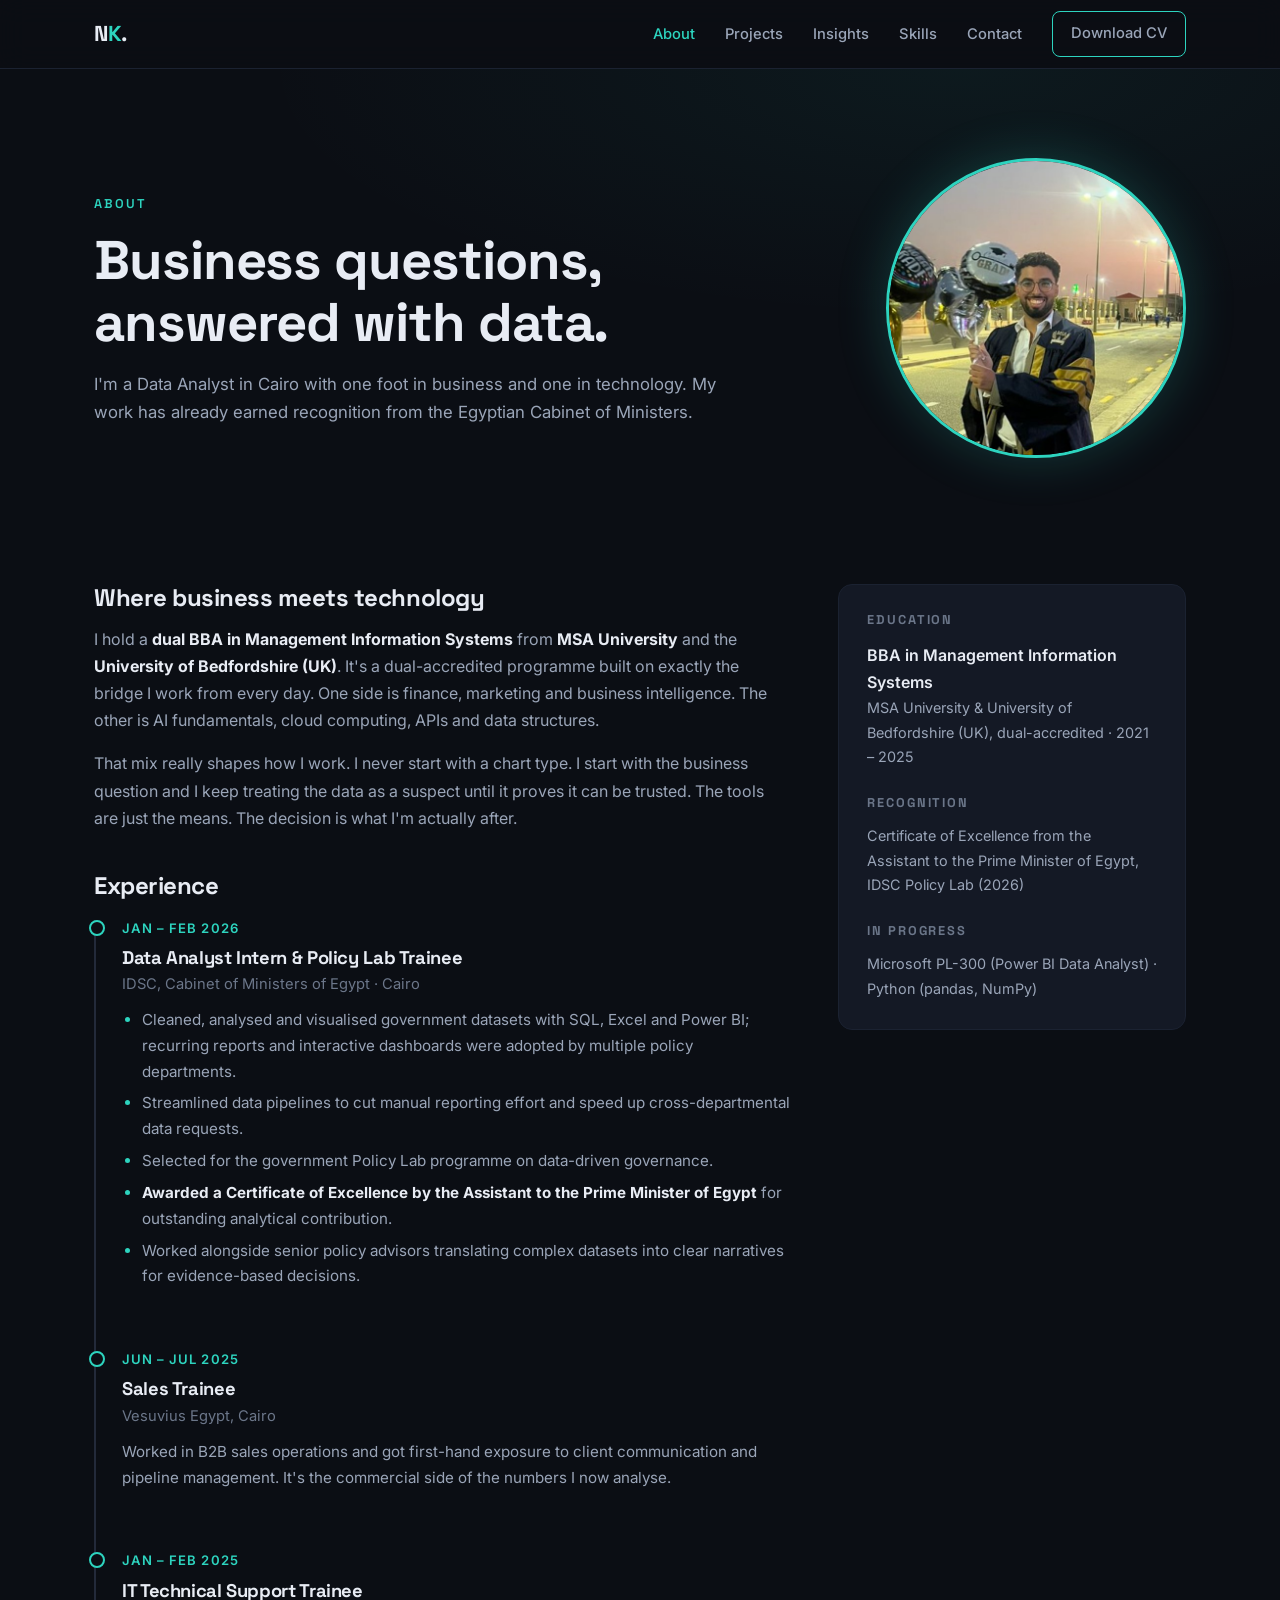
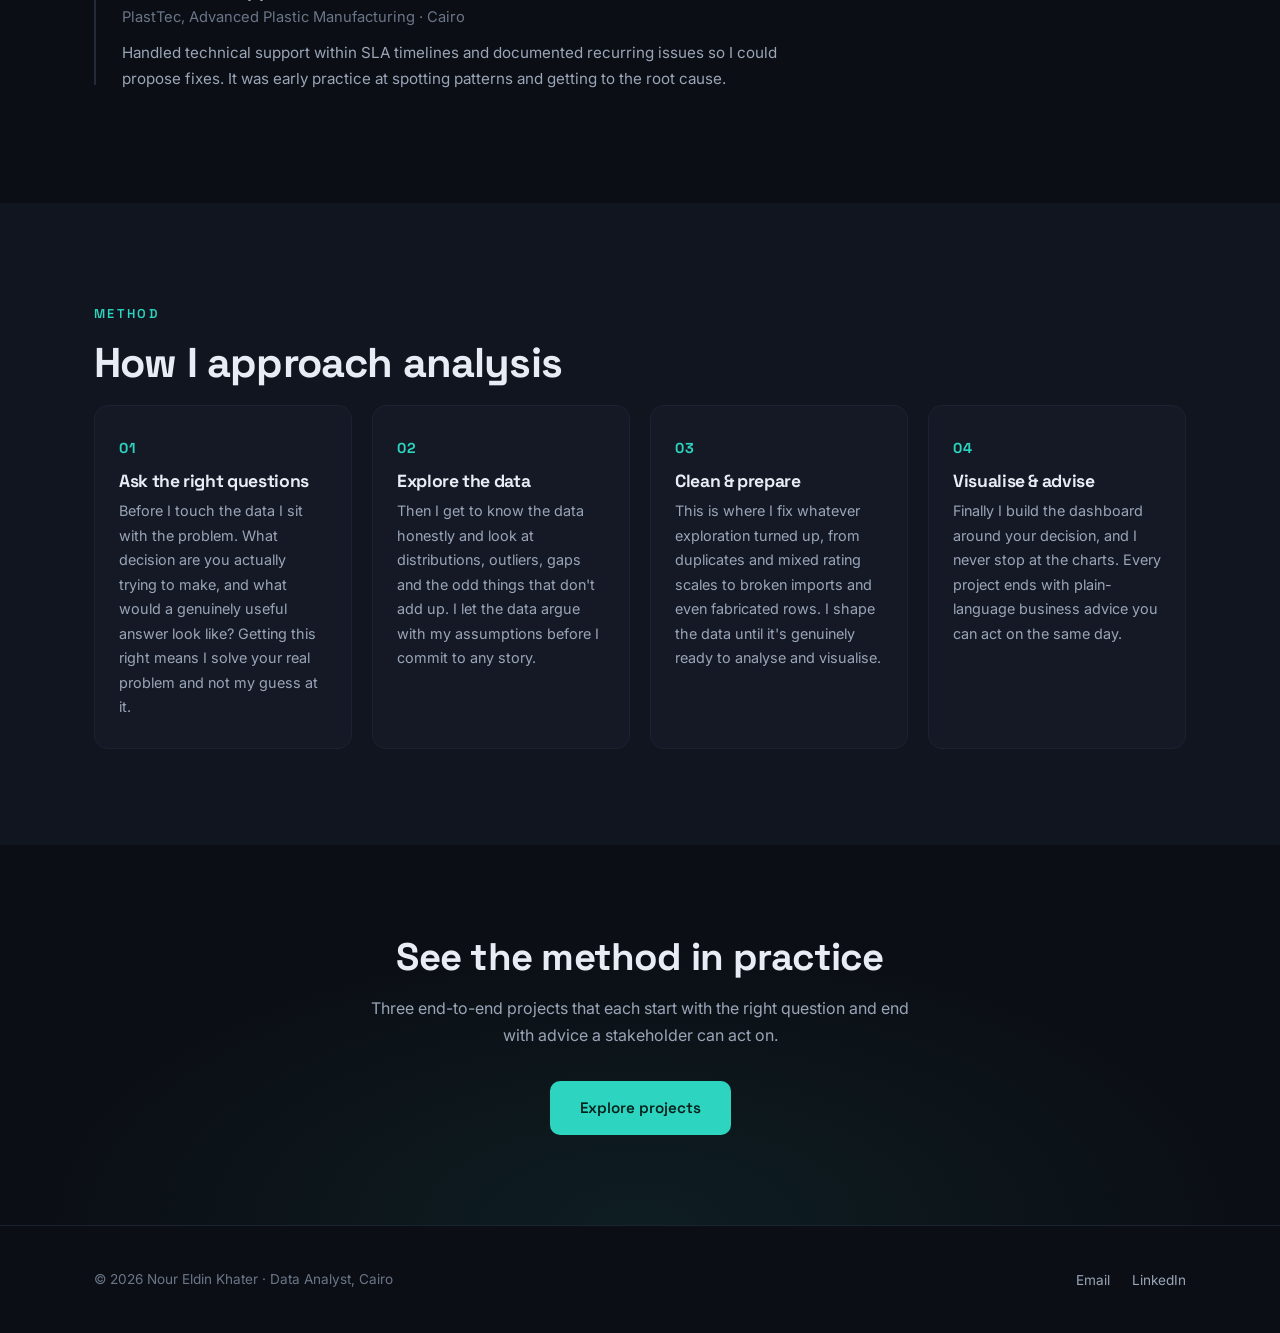
==== commit e9f8ddd3: "Update LinkedIn URL across portfolio and CV" ====
--- a/about.html
+++ b/about.html
@@ -173,7 +173,7 @@
     <p>© <span data-year>2026</span> Nour Eldin Khater · Data Analyst, Cairo</p>
     <ul class="footer-links">
       <li><a href="mailto:nourkhater39@gmail.com">Email</a></li>
-      <li><a href="https://www.linkedin.com/in/noureldin-essameldin-04339b347" target="_blank" rel="noopener">LinkedIn</a></li>
+      <li><a href="https://www.linkedin.com/in/nour-eldin-khater" target="_blank" rel="noopener">LinkedIn</a></li>
     </ul>
   </div>
 </footer>
--- a/assets/css/style.css
+++ b/assets/css/style.css
@@ -302,7 +302,7 @@
   height: 300px;
   border-radius: 50%;
   object-fit: cover;
-  object-position: center 38%;
+  object-position: center center;
   border: 3px solid var(--accent);
   box-shadow: 0 0 50px rgba(45, 212, 191, 0.22);
 }
